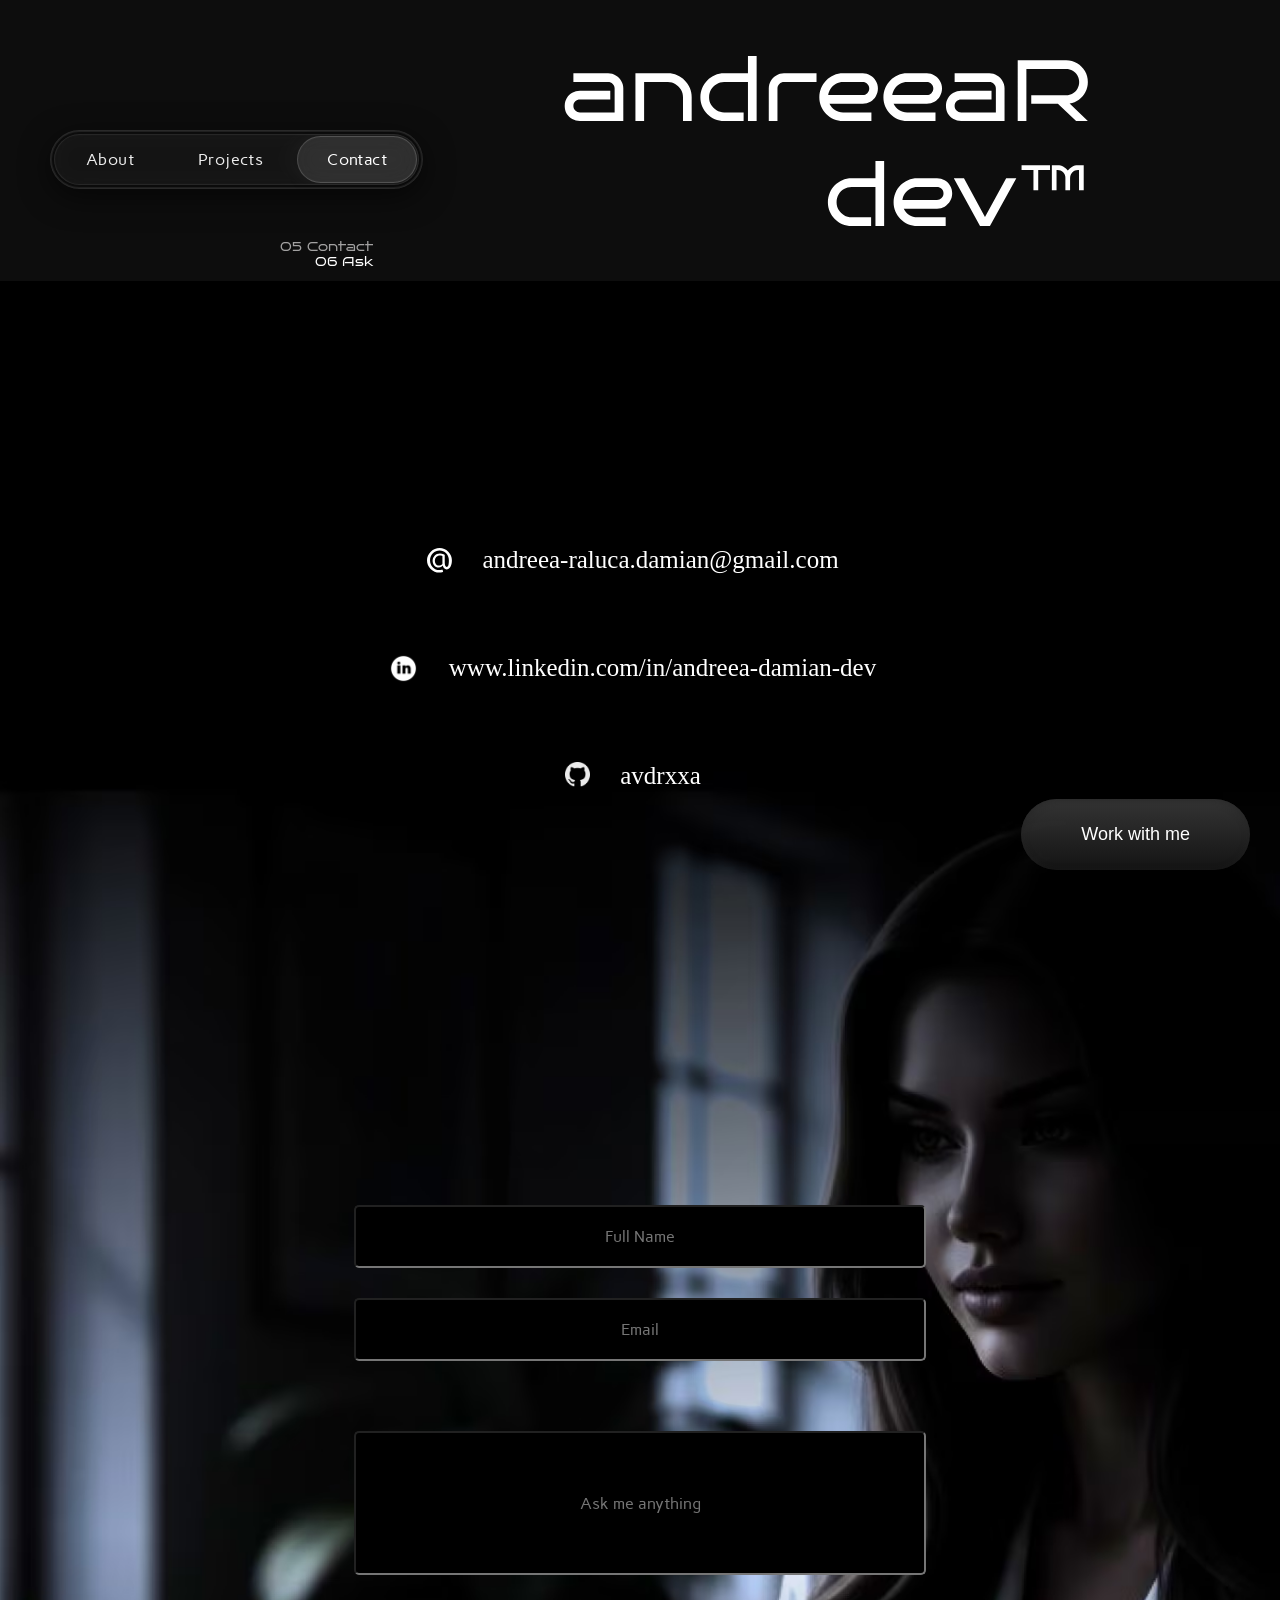
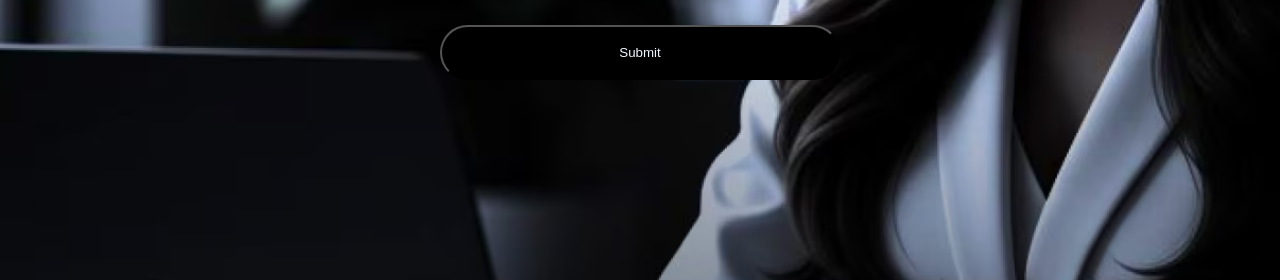
==== contact.html @ 7f21b992 "first commit" ====
<!DOCTYPE html>
<html lang="en">
<head>
    <meta charset="UTF-8">
    <meta name="viewport" content="width=device-width, initial-scale=1.0">
    <title>andreeaR dev™ | Portfolio</title>
    <link rel="stylesheet" href="main.css">
    <link rel="stylesheet" href='contact.css'>
    <script src="contact.js" defer></script>
    <link rel="preconnect" href="https://fonts.googleapis.com">
    <link rel="preconnect" href="https://fonts.gstatic.com" crossorigin>
    <link href="https://fonts.googleapis.com/css2?family=Bruno+Ace&family=Carme&display=swap" rel="stylesheet">
</head>
<body>
    <main>
        <nav class="sticky">
            <img src="images/logodev.svg" alt="logo">
            <div class="tablet">
            <div class="nav-wrap">
                <div class="bubble på"></div>
                <div class="bubble hover"></div>
                <ul class="nav">
                    <a href="index.html">About</a>
                    <a href="projects.html">Projects</a>
                    <a href="contact.html" class="på">Contact</a>
                </ul>
            </div>
            <ul class='map hidden'>
                <a href="#skills">01 Skills</a>
                <a href="#exp">02 Exp</a>
            </ul>
            <ul class="map hidden">
                <a href="#web">03 Web</a>
                <a href="#graphic">04 Graphic</a>
            </ul>
            <ul class="map active">
                <a class="utgrått" href="#contact">05 Contact</a>
                <a href="#ask">06 Ask</a>
            </ul>
            </div>
        </nav>
            <div class="btn">
            <button class="sticky">Work with me</button>
        </div>
        <div class="länk">
            <div class="rad">
                <img src="images/@.svg" alt="email logo">
                <p>andreea-raluca.damian@gmail.com</p>
            </div>
            <div class="rad">
                <img src="images/image 19.svg" class="andra" alt="linkedin logo" height="50px">
                <p href="www.linkedin.com/in/andreea-damian-dev">www.linkedin.com/in/andreea-damian-dev</p>
            </div>
            <div class="rad">
                <a href="https://github.com/avdrxxa"><img src="images/image 16.svg" alt="github logo"></a>
                <p>avdrxxa</p>
            </div>
        </div>
        <div class="break2"></div>
        <div class="ask">
            <input type="text" class="namn" placeholder="Full Name">
            <input type='email' class="email" placeholder="Email">
            <input type="text" class="comm" placeholder="Ask me anything">
            <button class="submit">Submit</button>
        </div>
    </main>
---- main.css ----
body{
    background-image: url('images/mobil\ bild\ svartvit.avif');
    background-size: cover;
    background-position: center;
    background-repeat: no-repeat;
    background-color: black;
    margin: 0;
    padding: 0;
}
:root {
    --glass-bg: rgba(15, 15, 15, 0.45);
    --glass-border: rgba(255, 255, 255, 0.12);
    --glass-highlight: rgba(255, 255, 255, 0.08);
    --glass-shadow: rgba(0, 0, 0, 0.55);
    --accent-color: rgb(162, 161, 161);
}
nav.sticky{
    position: sticky;
    top: 0;     
    z-index: 10;   
    background: rgba(15,15,15,0.9);   
    margin: 0;
}
.main, html{
    margin: 0;
    padding: 0;
}

.nav-wrap {
    top: 0;
    width: fit-content;
    display: block;
    position: relative;
    margin: 30px auto 0 auto;
    padding: 3px;
    background: var(--glass-bg);
    backdrop-filter: blur(20px);
    border-radius: 999px;
    border: 1px solid var(--glass-border);
    box-shadow:
        0 8px 30px var(--glass-shadow),
        inset 0 0 0 1px var(--glass-highlight);
}
.nav-wrap::after {
    content: "";
    inset: -1px;
    border-radius: inherit;
    pointer-events: none;
    background: linear-gradient(
        180deg,
        rgba(255,255,255,0.22),
        rgba(255,255,255,0.02)
    );
    opacity: 0.10;
}

.nav {
    width: fit-content;
    margin: 0;
    padding: 2px;
    position: relative;
    anchor-name: --nav;
}
.nav a:hover {
    anchor-name: --nav;
}


.bubble.hover {
    position-anchor: --nav;
    opacity: 0.6;
}

.nav a {
    position: relative;
    z-index: 3;
    display: inline-block;
    padding: 14px 30px;
    color: rgba(255,255,255,0.92);
    text-decoration: none;
    font-size: 14px;
    font-family: 'Carme', sans-serif;
    letter-spacing: 0.4px;
    transition: color 0.2s ease;
}

.nav a:hover {
    color: white;
}

.nav a.på {
    anchor-name: --active;
    color: white;
}

.bubble {
    position: absolute;
    z-index: 1;
    top: anchor(top);
    right: anchor(right);
    bottom: anchor(bottom);
    left: anchor(left);
    border-radius: 999px;
    background: rgba(255,255,255,0.10);
    backdrop-filter: blur(10px);
    -webkit-backdrop-filter: blur(10px);
    border: 1px solid rgba(255,255,255,0.20);
    box-shadow:
        0 4px 18px rgba(0,0,0,0.05),
        inset 0 0 0 1px rgba(255,255,255,0.02);
    transition: all 0.25s ease;
}

.bubble.på {
    position-anchor: --active;
}

.bubble.hover {
    position-anchor: --nav;
    opacity: 0.4;
}

.target {
    position: relative;
    z-index: 0;
}


a{
    color: white;
    text-decoration: none;
}
nav.sticky{
    display: flex;
    flex-direction: column;
}
.hidden{
    display: none;
}
.active{
    display: block;
    display: flex;
    flex-direction: column;
    align-items: flex-end;
    margin: 12px 50px;
    padding: 0;
}
.utgrått{
    color: var(--accent-color);
}

nav img{
    margin: 25px;
    
}

ul a{
    font-family: "Bruno Ace", sans-serif;
    font-size: x-small;
    cursor: pointer;
}

.break{
    height: 500px
}
.break2{
    height: 200px;
}
button.sticky{
    position: fixed;
    bottom: 30px;
    right: 30px;
    color: white;
    padding: 20px 30px;
    border: 1px;
    border-radius: 30px;
    border-color: rgb(117, 117, 117, 0.7);
    cursor: pointer;
    z-index: 9;
    background: linear-gradient(180deg, rgba(70, 70, 70, 0.75),rgba(30, 30, 30, 0.65));
    box-shadow: inset 0 2px 7px rgba(35, 35, 35, 0.6);
}

@media (min-width:1000px) {
    body{
        background-image: url('images/bild\ tablet\ about.avif');
        background-size: cover;
        background-repeat: no-repeat;
    }
    nav.sticky {
        display: flex;
        flex-direction: row-reverse;
        justify-content: center;
        align-items: center;
        padding: 0px 50px;

        img{
            flex-grow: 1;
            height: 170px;
            margin: 0;
        }
    }
    div.tablet{
        margin-top: 100px;
    }
    ul.map{
        margin-top: 50px;
        a{
            font-size: small;
        }
    }
    .skills{
        display: flex;
        flex-direction: column;
        align-items: center;
        justify-content: center;
        p {
            width: 700px;
            font-size: larger;
        }
        h2{
            font-size: 35px;
        }
    }
    .carusel-wrap{
        width: 800px;
    }
    .carusel img{
        height: 50px;
    }
    .carusel img:nth-of-type(7){
            width: 50px;
    }
    .carusel img:nth-of-type(4){
            height: 59px;
    }
    #about{
        width: 700px;
        margin-left: 90px;
        margin-top: 100px;
    }
    main{
        display: flex;
        flex-direction: column;
    }
    p{
        font-size: 25px;
    }
    h3{
        font-size: 50px;
    }
    h2{
        font-size: 70px;
    }
    .exp h2{
        font-size: 50px;
    }
    button.sticky{
        padding: 25px 60px;
        border-radius:999px ;
        font-size: large;
    }
    .exp {
        padding-bottom: 200px;
        a{
            padding: 21px 50px ;
            font-size: larger;
            border-radius: 999px;
        }
    }
    div.nav-wrap{
        a{
            font-size: 16px;
            flex-grow: 1;
        }
    }
}
@media (min-width:1400px) {
    div.carusel-wrap{
        width: 100%;
        margin-top: 50px;
    }
    nav.sticky img{
        justify-content: flex-end;
        width: 350px;

    }
    nav.sticky{
        gap:250px;
        justify-content: space-around;
    }
    ul.nav a{
        padding: 15px 50px;
    }
}
---- contact.css ----
div img{
    height: 25px;
    margin-left:6px;
    align-items: center;
}

body{
    background-image: url('images/mobil\ bild.avif');
    background-repeat: no-repeat;
    background-attachment: fixed;
}
.länk{
    display: flex;
    flex-direction: column;
    align-items: space-between;
    justify-content:center;
    margin: 20px;
    padding: 40px 40px ;
    margin-top: 80px;
}

.rad{
    display: flex;
    margin-bottom: 30px;
    align-items: center;
    justify-content: space-between;
    p{
        text-align: justify;
        width: 100%;
        margin-left: 30px;
    }
}

div p{
    color: rgb(255, 255, 255);
    text-align: center;
}


img.andra{
    height: 31px;
    margin-left: 4px;
}

.ask {
    display: flex;
    flex-direction: column;
    margin: 30px 40px;
    .namn, .email, .comm{
        background-color: black;
        color: rgb(238, 238, 238);
        padding: 20px;
        border-radius: 5px;
        text-align: center;
        font-family: 'Carme', sans serif;
        font-size: 16px;
        margin-bottom: 30px;
    }
}
.comm{
    margin-top: 40px;
    height: 100px;
    text-align: start;
}

.submit{
    width: 50%;
    align-self: center;
    background-color: black;
    color: aliceblue;
    padding: 18px 30px;
    border-radius: 30px;
    margin-top: 20px;
    margin-bottom: 100px;
}
@media (min-width:1000px) {
    div.länk{
        margin-top: 200px;
        margin-left: 00px;
        align-items: center;
    }
    div.ask{
        align-items: center;
        justify-content: center;
        margin: 100px 200px;
        .namn, .email, .comm{
            padding:20px 200px;
        }
    }
    .ask .submit{
        width: 400px;
    }
    body{
        background-image: url('images/mobil\ bild.avif');
        background-position: center;
        background-size: cover;
        background-attachment: unset;
    }
}
@media (min-width:1740px) {
    body{
        background-image: url('images/bild\ desktop\ about.avif');
        background-position: center;
        background-size: cover;
        background-attachment: fixed;
    }
}
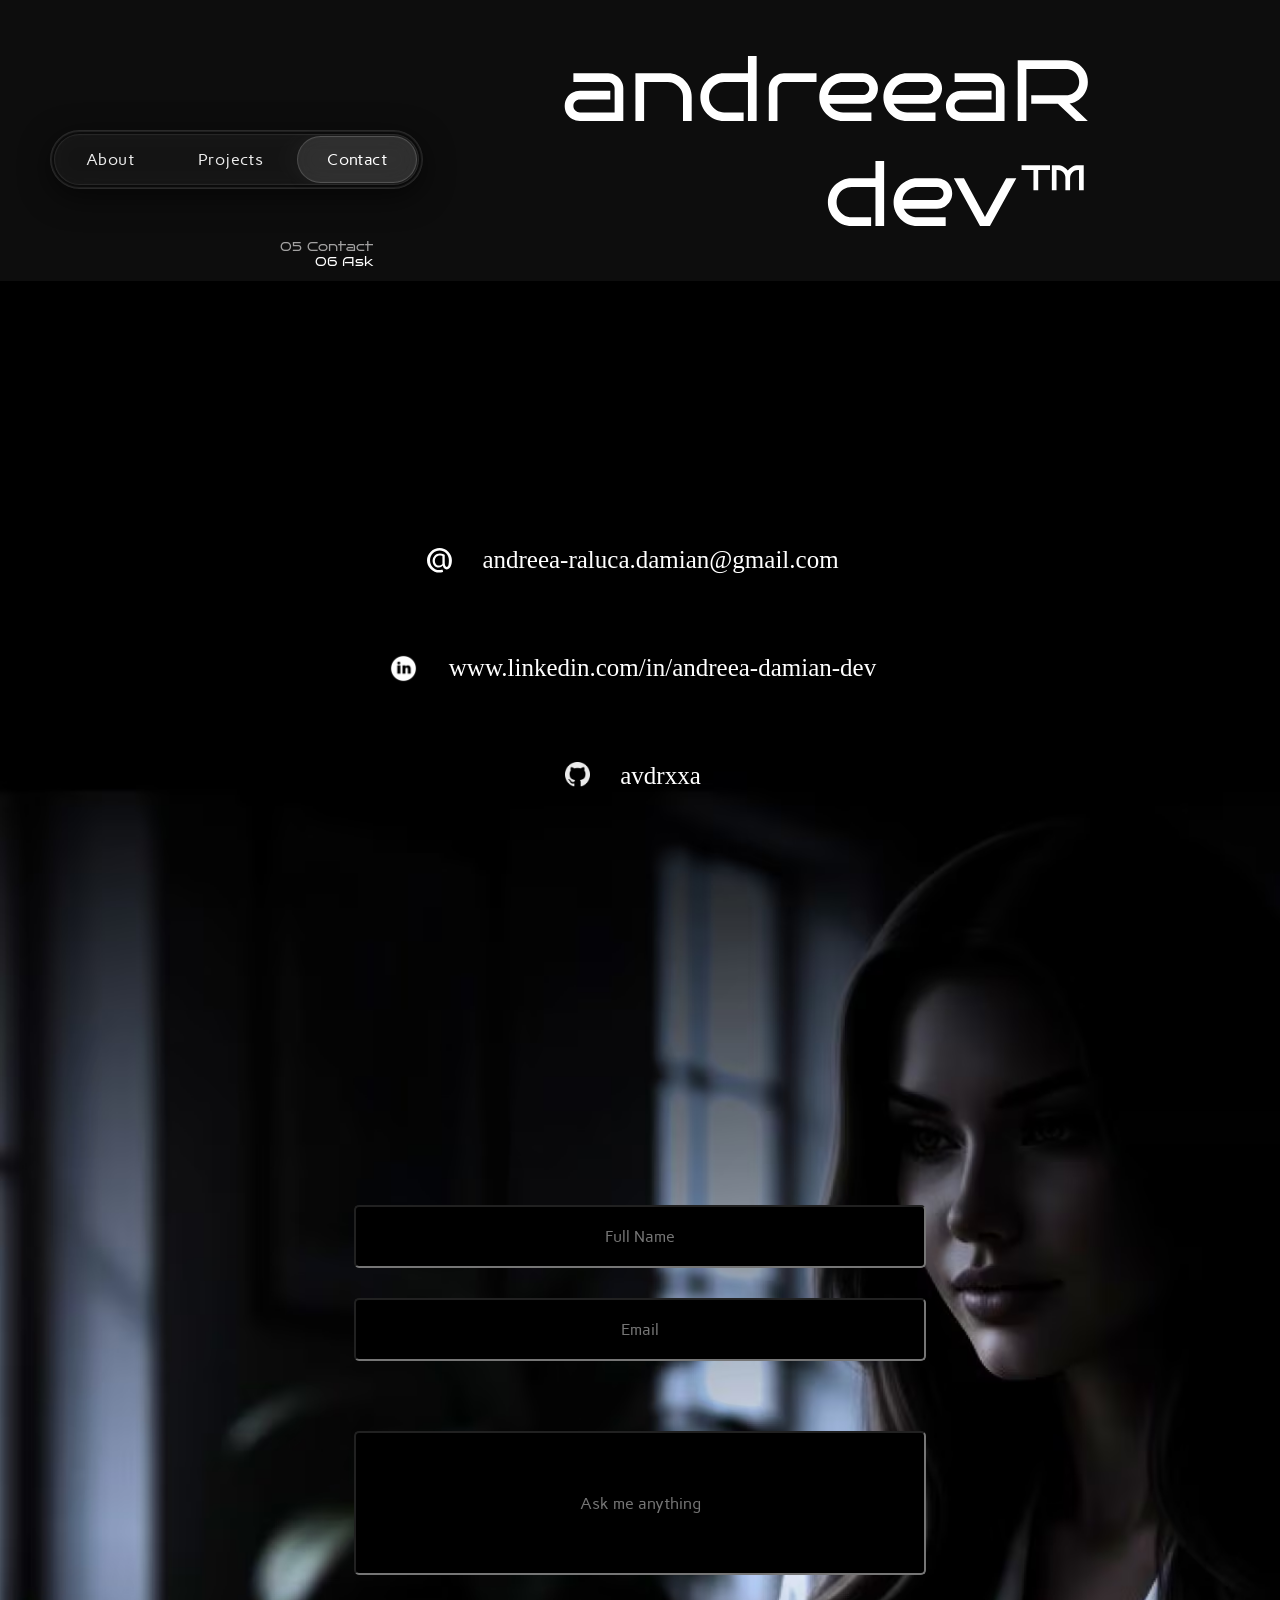
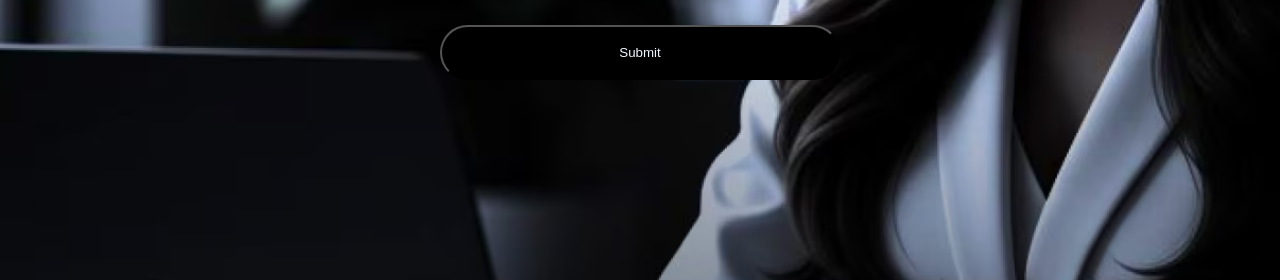
==== commit 7f2253ec: "Fixed the sticky button and the display on articles. Left to do; photos leveling, small fixes to mak" ====
--- a/contact.html
+++ b/contact.html
@@ -39,9 +39,6 @@
             </ul>
             </div>
         </nav>
-            <div class="btn">
-            <button class="sticky">Work with me</button>
-        </div>
         <div class="länk">
             <div class="rad">
                 <img src="images/@.svg" alt="email logo">
--- a/main.css
+++ b/main.css
@@ -166,7 +166,7 @@
 .break2{
     height: 200px;
 }
-button.sticky{
+a.sticky{
     position: fixed;
     bottom: 30px;
     right: 30px;
@@ -255,7 +255,7 @@
     .exp h2{
         font-size: 50px;
     }
-    button.sticky{
+    a.sticky{
         padding: 25px 60px;
         border-radius:999px ;
         font-size: large;
@@ -271,7 +271,7 @@
     div.nav-wrap{
         a{
             font-size: 16px;
-            flex-grow: 1;
+            flex-grow: 0;
         }
     }
 }
@@ -293,3 +293,8 @@
         padding: 15px 50px;
     }
 }
+@media (min-width:720px) and (max-width:1000px ) {
+    ul.nav a{
+        padding: 18px 60px;
+    }
+}
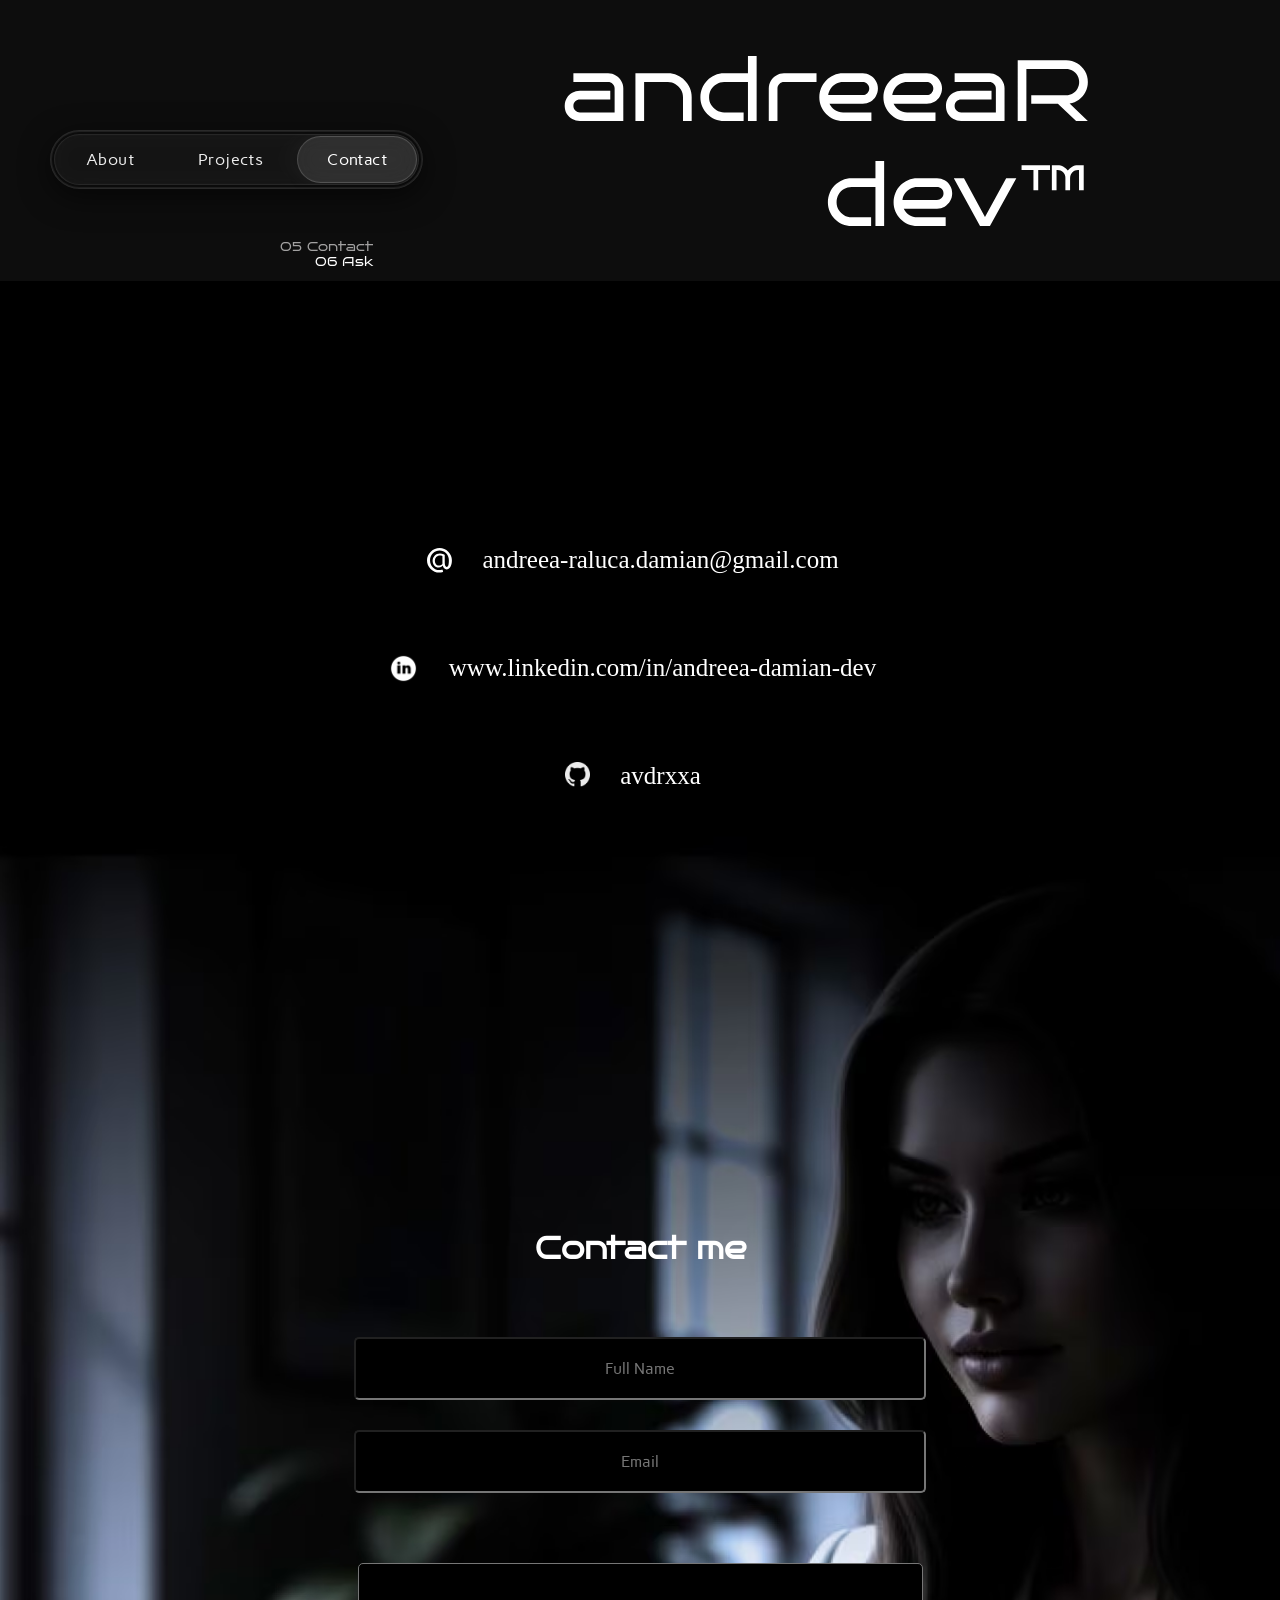
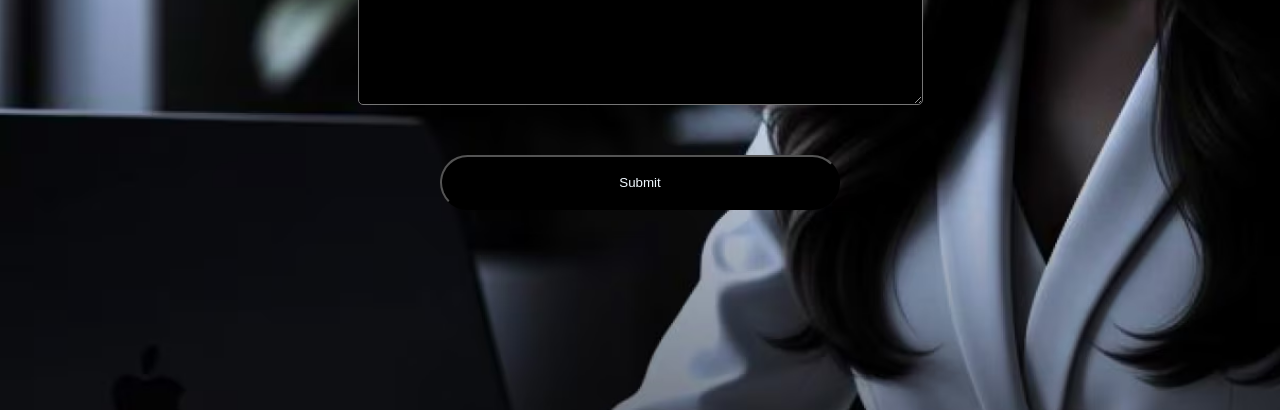
==== commit 241c603f: "Fixed small issues with contact page and also added working email form that sends email from asker t" ====
--- a/contact.html
+++ b/contact.html
@@ -55,9 +55,10 @@
         </div>
         <div class="break2"></div>
         <div class="ask">
-            <input type="text" class="namn" placeholder="Full Name">
-            <input type='email' class="email" placeholder="Email">
-            <input type="text" class="comm" placeholder="Ask me anything">
+            <h2>Contact me</h2>
+            <input type="text" class="namn" placeholder="Full Name" required>
+            <input type='email' class="email" placeholder="Email" required>
+            <textarea class="comm" required></textarea>
             <button class="submit">Submit</button>
         </div>
     </main>
--- a/main.css
+++ b/main.css
@@ -1,7 +1,6 @@
 body{
     background-image: url('images/mobil\ bild\ svartvit.avif');
     background-size: cover;
-    background-position: center;
     background-repeat: no-repeat;
     background-color: black;
     margin: 0;
@@ -180,7 +179,12 @@
     background: linear-gradient(180deg, rgba(70, 70, 70, 0.75),rgba(30, 30, 30, 0.65));
     box-shadow: inset 0 2px 7px rgba(35, 35, 35, 0.6);
 }
-
+@media (min-width:650px) {
+    nav.sticky img{
+        width: 500px;
+        align-self: center;
+    }
+}
 @media (min-width:1000px) {
     body{
         background-image: url('images/bild\ tablet\ about.avif');
@@ -198,6 +202,7 @@
             flex-grow: 1;
             height: 170px;
             margin: 0;
+            margin-left: auto;
         }
     }
     div.tablet{
@@ -276,18 +281,34 @@
     }
 }
 @media (min-width:1400px) {
+    body{
+        background-image: none;
+    }
     div.carusel-wrap{
         width: 100%;
         margin-top: 50px;
     }
     nav.sticky img{
-        justify-content: flex-end;
         width: 350px;
-
+        float: right;
+        object-position: right;
+    }
+    div#about img.hidden{
+        display: block;
+        width: 1000px;
+        position: absolute;
+        top: 300px;
+        right: 30px;
+        z-index: -2;
+        flex-grow: 1;
+    }
+    div#skills p{
+        width: 1000px;
     }
     nav.sticky{
         gap:250px;
         justify-content: space-around;
+        margin-right: 0;
     }
     ul.nav a{
         padding: 15px 50px;
@@ -298,3 +319,14 @@
         padding: 18px 60px;
     }
 }
+@media (min-width:1633px) {
+    nav.sticky{
+        gap: 300px;
+    }
+}
+
+@media (min-width:1833px) {
+    nav.sticky{
+        gap: 500px;
+    }
+}
--- a/contact.css
+++ b/contact.css
@@ -9,6 +9,14 @@
     background-image: url('images/mobil\ bild.avif');
     background-repeat: no-repeat;
     background-attachment: fixed;
+}
+
+h2{
+    color: rgb(255, 255, 255);
+    align-self: center;
+    margin-bottom: 70px;
+    font-size: 30px;
+    font-family: 'Bruno Ace', 'Franklin Gothic Medium', Arial, sans-serif;
 }
 .länk{
     display: flex;
@@ -74,6 +82,17 @@
     margin-top: 20px;
     margin-bottom: 100px;
 }
+@media (min-width:700px) {
+    div.ask {
+        width: 500px;
+        align-self: center;
+        justify-self: center;
+    }
+    div.länk{
+        align-self: center;
+        justify-self: center;
+    }
+}
 @media (min-width:1000px) {
     div.länk{
         margin-top: 200px;
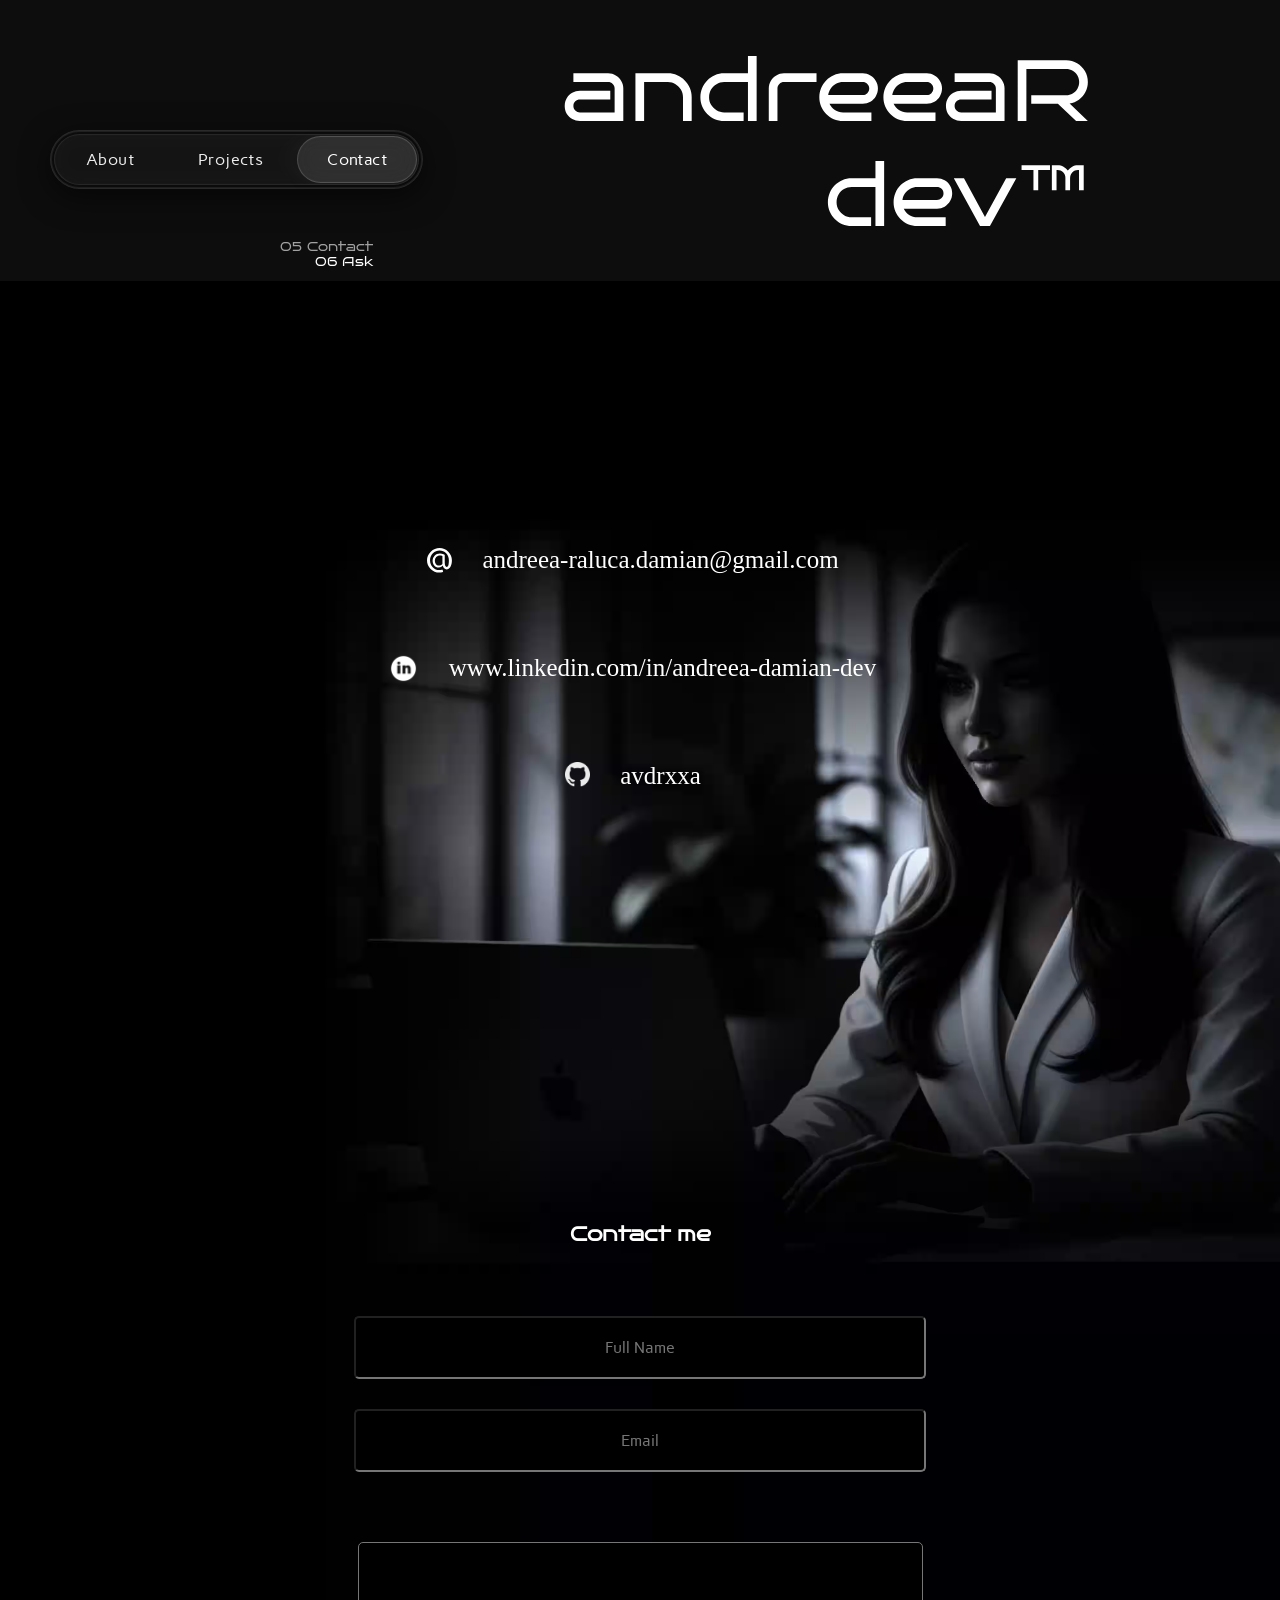
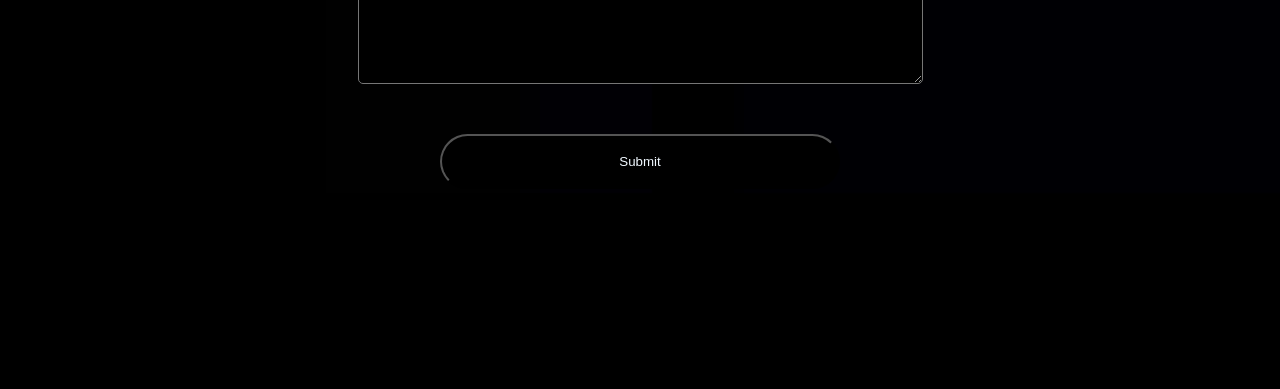
==== commit 25a3b2a8: "Changed the name for documents and all pages" ====
--- a/contact.html
+++ b/contact.html
@@ -3,7 +3,7 @@
 <head>
     <meta charset="UTF-8">
     <meta name="viewport" content="width=device-width, initial-scale=1.0">
-    <title>andreeaR dev™ | Portfolio</title>
+    <title>andreeaR dev™ | Portfolio | Contact</title>
     <link rel="stylesheet" href="main.css">
     <link rel="stylesheet" href='contact.css'>
     <script src="contact.js" defer></script>
--- a/contact.css
+++ b/contact.css
@@ -15,7 +15,7 @@
     color: rgb(255, 255, 255);
     align-self: center;
     margin-bottom: 70px;
-    font-size: 30px;
+    font-size: 20px;
     font-family: 'Bruno Ace', 'Franklin Gothic Medium', Arial, sans-serif;
 }
 .länk{
@@ -111,17 +111,13 @@
         width: 400px;
     }
     body{
-        background-image: url('images/mobil\ bild.avif');
-        background-position: center;
+        background-image: url('images/bild\ tablet\ about.avif');
         background-size: cover;
         background-attachment: unset;
     }
 }
 @media (min-width:1740px) {
     body{
-        background-image: url('images/bild\ desktop\ about.avif');
-        background-position: center;
-        background-size: cover;
-        background-attachment: fixed;
+        background-image: none;
     }
 }
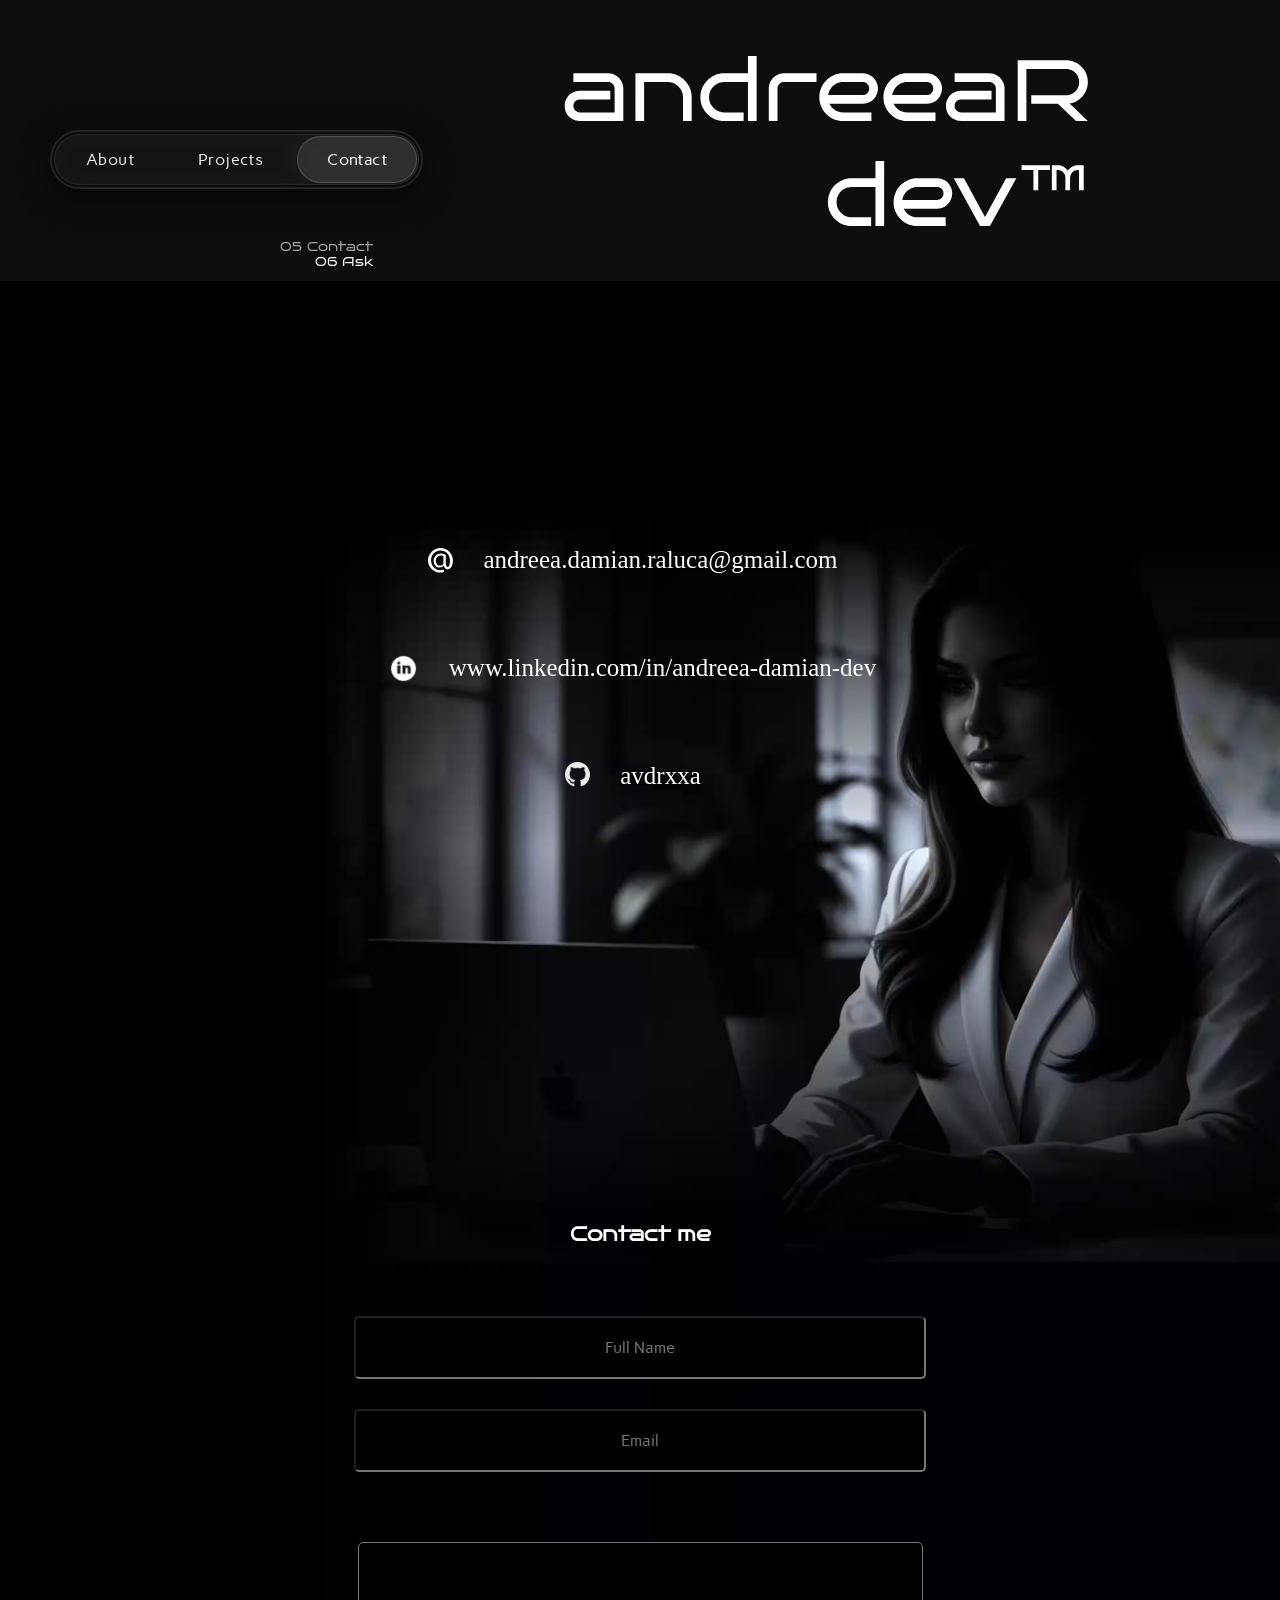
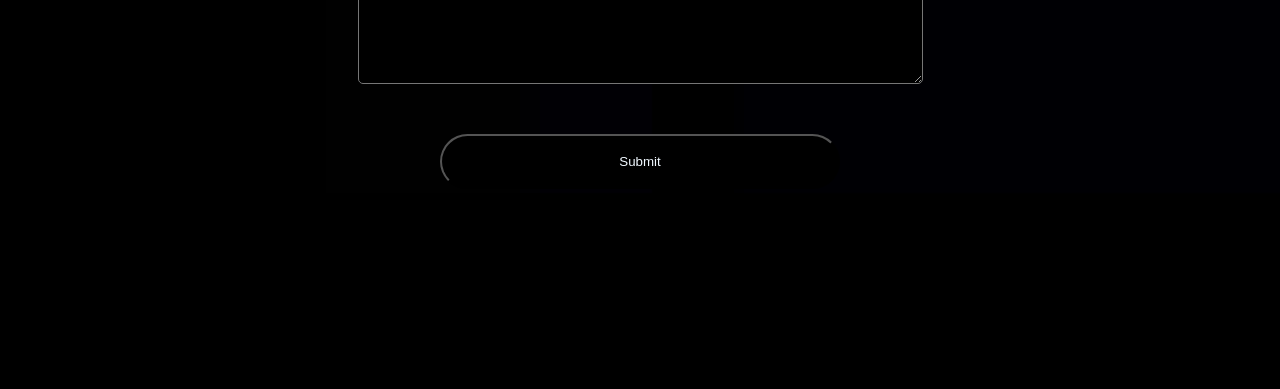
==== commit 00d79bac: "small fix in email address" ====
--- a/contact.html
+++ b/contact.html
@@ -42,7 +42,7 @@
         <div class="länk">
             <div class="rad">
                 <img src="images/@.svg" alt="email logo">
-                <p>andreea-raluca.damian@gmail.com</p>
+                <p>andreea.damian.raluca@gmail.com</p>
             </div>
             <div class="rad">
                 <img src="images/image 19.svg" class="andra" alt="linkedin logo" height="50px">
--- a/main.css
+++ b/main.css
@@ -167,6 +167,7 @@
 }
 a.sticky{
     position: fixed;
+    font-family: 'Carme', sans-serif;
     bottom: 30px;
     right: 30px;
     color: white;
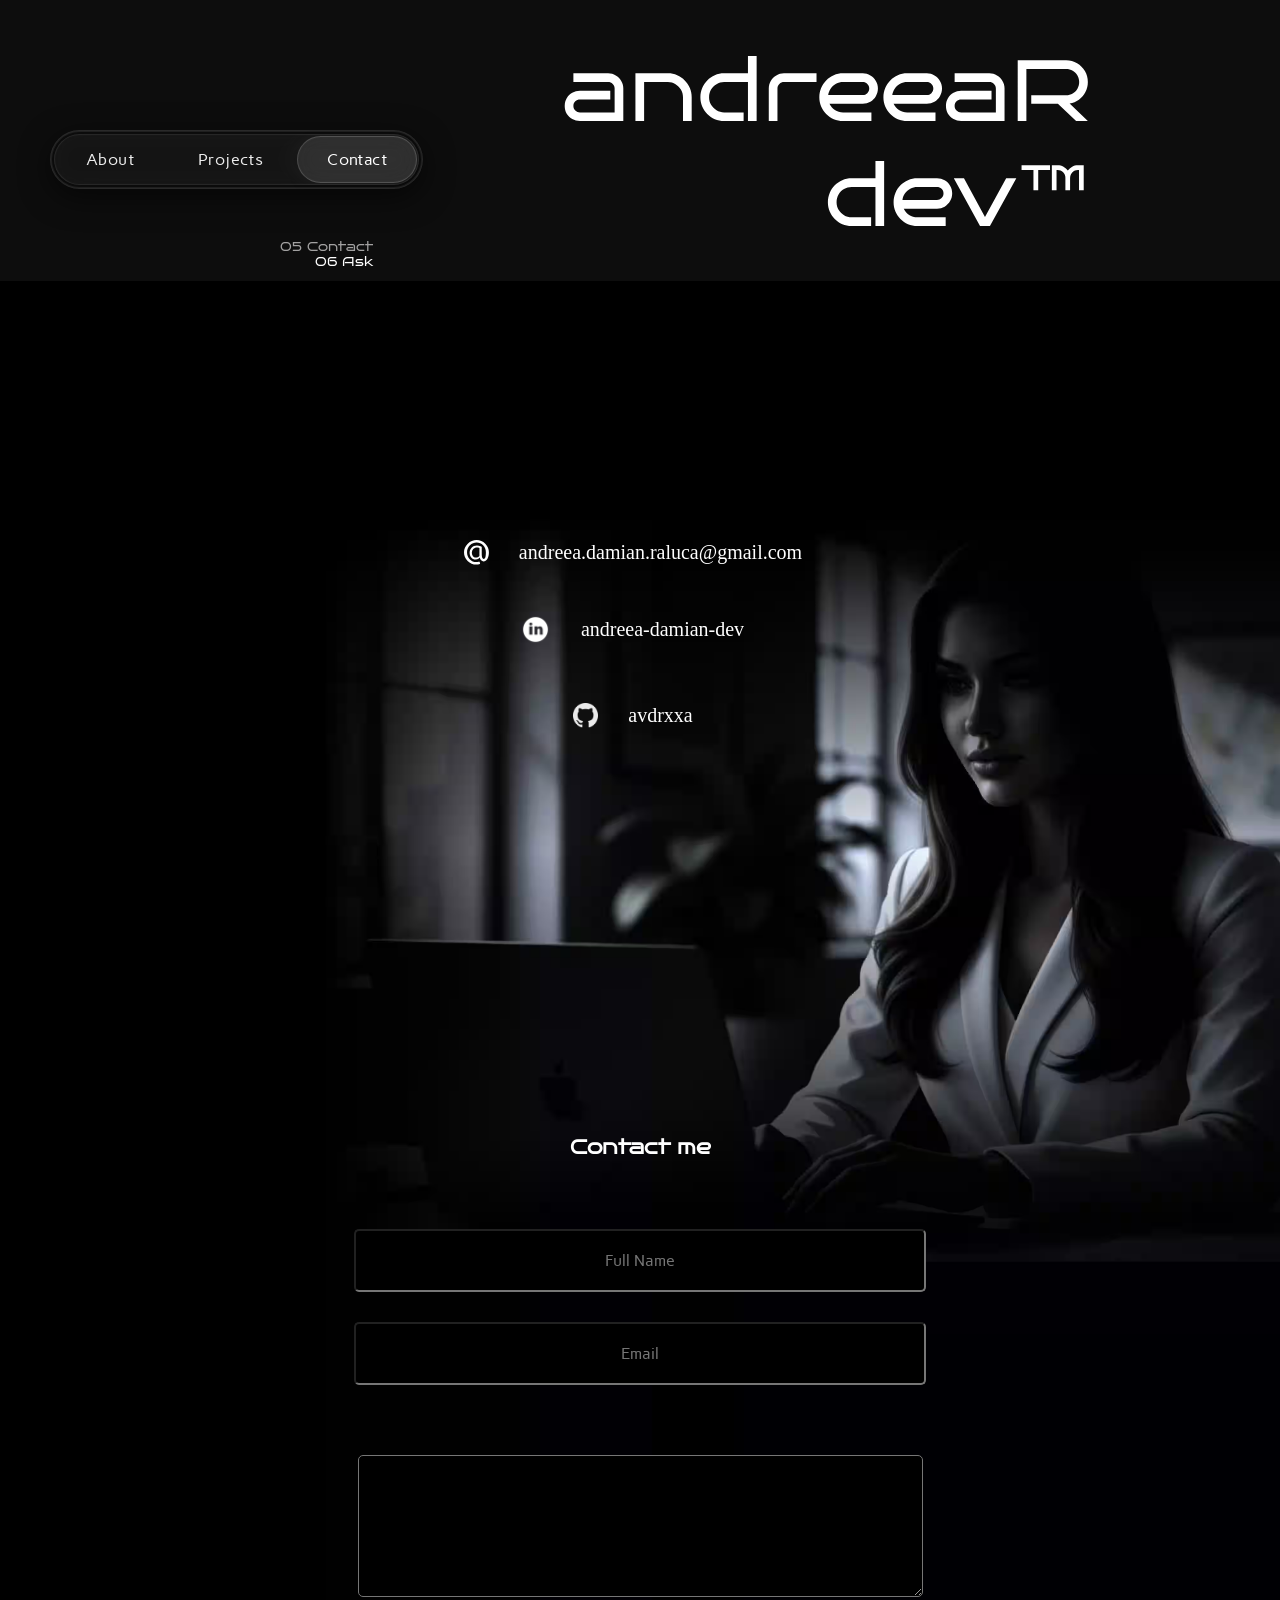
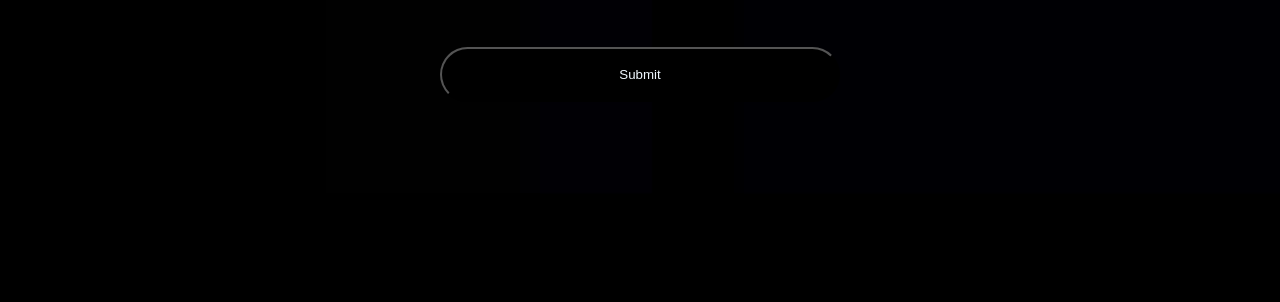
==== commit ef5bedf6: "Small fix" ====
--- a/contact.html
+++ b/contact.html
@@ -46,11 +46,11 @@
             </div>
             <div class="rad">
                 <img src="images/image 19.svg" class="andra" alt="linkedin logo" height="50px">
-                <p href="www.linkedin.com/in/andreea-damian-dev">www.linkedin.com/in/andreea-damian-dev</p>
+                <a target="_blank" href="https://www.linkedin.com/in/andreea-damian-dev/">andreea-damian-dev</a>
             </div>
             <div class="rad">
-                <a href="https://github.com/avdrxxa"><img src="images/image 16.svg" alt="github logo"></a>
-                <p>avdrxxa</p>
+                <img src="images/image 16.svg" alt="github logo">
+                <a target="_blank" href='https://github.com/avdrxxa' >avdrxxa</a>
             </div>
         </div>
         <div class="break2"></div>
--- a/contact.css
+++ b/contact.css
@@ -6,9 +6,7 @@
 }
 
 body{
-    background-image: url('images/mobil\ bild.avif');
-    background-repeat: no-repeat;
-    background-attachment: fixed;
+    background-image: none;
 }
 
 h2{
@@ -24,7 +22,7 @@
     align-items: space-between;
     justify-content:center;
     margin: 20px;
-    padding: 40px 40px ;
+    padding: 40px 40px;
     margin-top: 80px;
 }
 
@@ -36,11 +34,21 @@
     p{
         text-align: justify;
         width: 100%;
+        font-size: 20px;
+        margin-left: 30px;
+    }
+    a{
+        text-align: justify;
+        width: 100%;
+        font-size: 20px;
         margin-left: 30px;
     }
 }
+.rad:nth-of-type(3){
+        margin-top: 20px;
+    }
 
-div p{
+div p, div a{
     color: rgb(255, 255, 255);
     text-align: center;
 }
@@ -70,6 +78,15 @@
     margin-top: 40px;
     height: 100px;
     text-align: start;
+}
+div.ask {
+        width: 450px;
+        align-self: center;
+        justify-self: center;
+    }
+div.länk{
+        align-self: center;
+        justify-self: center;
 }
 
 .submit{
@@ -107,6 +124,9 @@
             padding:20px 200px;
         }
     }
+    .rad:nth-of-type(3){
+        margin-top: 28px;
+    }
     .ask .submit{
         width: 400px;
     }
